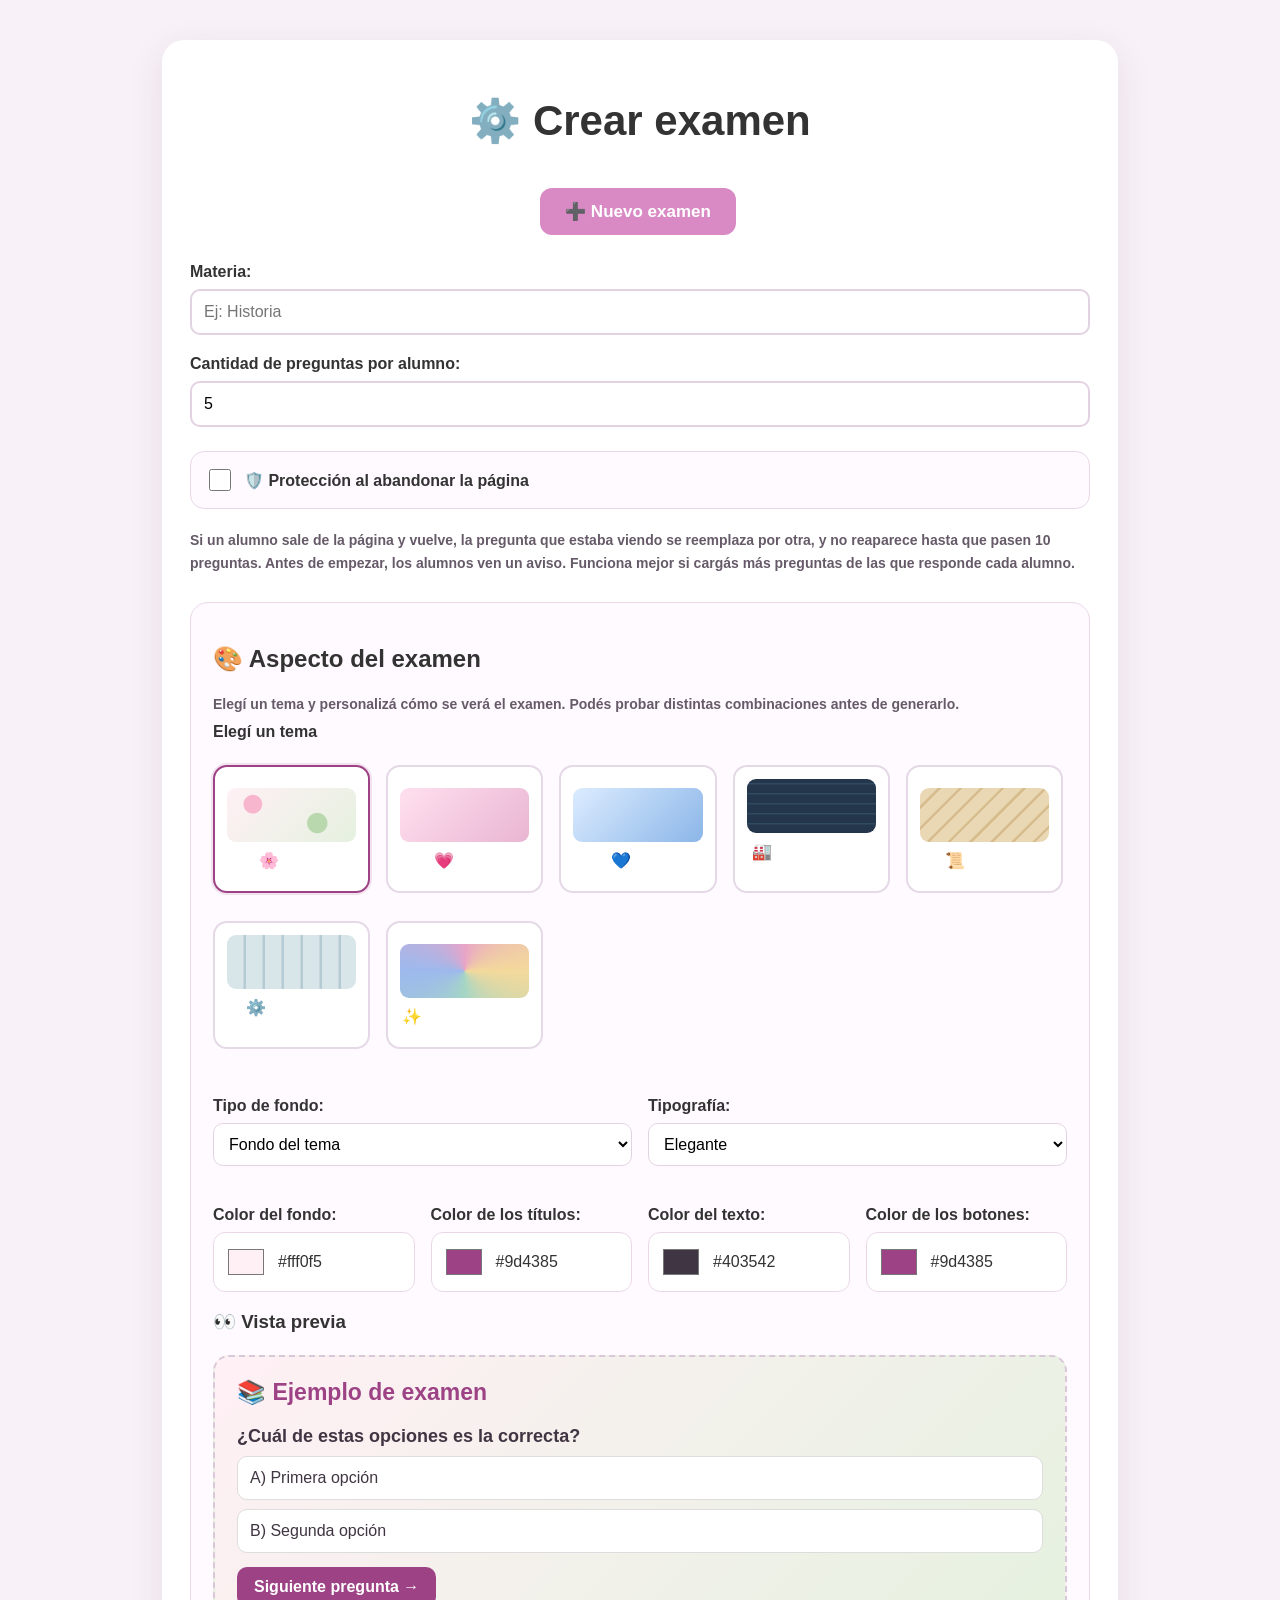
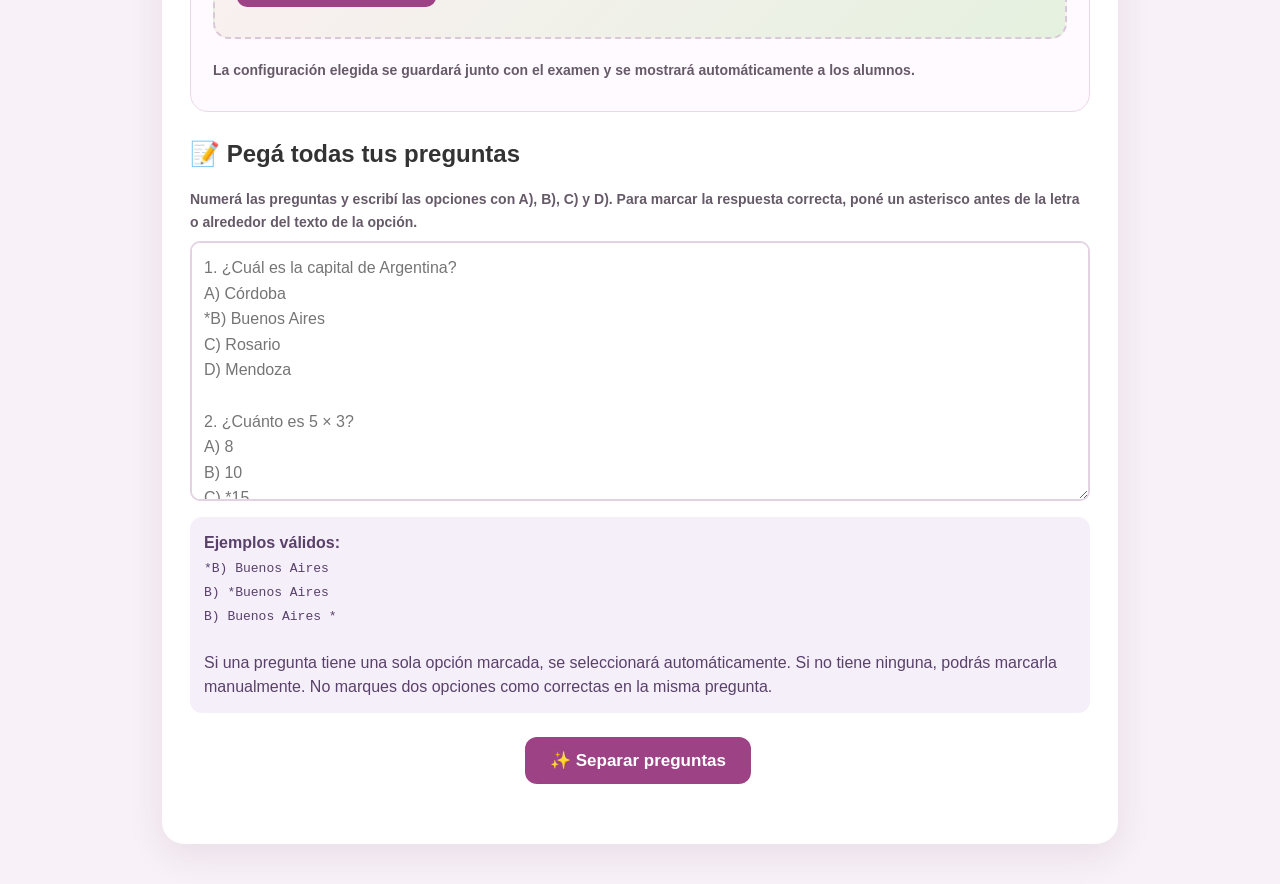
==== profesora.html @ b8b89ee7 "Update profesora.html" ====
<!DOCTYPE html>
<html lang="es">
<head>
<meta charset="UTF-8">
<meta name="viewport" content="width=device-width, initial-scale=1.0">
<title>Crear examen</title>
<link rel="stylesheet" href="style.css?v=3">

<style>
#configurador {
  max-width: 900px;
  margin: 0 auto;
  padding: 28px;
  background: white;
  border-radius: 22px;
  box-shadow: 0 10px 35px rgba(100, 50, 90, .10);
  text-align: left;
}

#configurador h1,
#configurador .centrado {
  text-align: center;
}

#configurador label.campo {
  display: block;
  margin: 20px 0 8px;
  font-weight: bold;
}

#configurador input[type="text"],
#configurador input[type="number"],
#configurador textarea {
  display: block;
  width: 100%;
  box-sizing: border-box;
  padding: 12px;
  border: 2px solid #e3d2e1;
  border-radius: 10px;
  font: inherit;
  background: #fff;
}

#configurador textarea {
  min-height: 260px;
  resize: vertical;
  line-height: 1.6;
}

#configurador button {
  margin: 8px 4px 8px 0;
  cursor: pointer;
}

#configurador button:disabled {
  opacity: .6;
  cursor: wait;
}

.ayuda {
  color: #665a69;
  font-size: 14px;
  line-height: 1.6;
}

.boton-principal {
  background: #9d4385;
  color: white;
}

.pregunta-card {
  border: 1px solid #ead8e7;
  border-radius: 16px;
  padding: 20px;
  margin: 20px 0;
  background: #fffaff;
}

.pregunta-card h3 {
  color: #9d4385;
  margin-top: 0;
}

.pregunta-card textarea {
  min-height: 75px !important;
}

.opcion-editor {
  display: flex;
  align-items: center;
  gap: 10px;
  margin: 12px 0;
  padding: 10px;
  border: 1px solid #ead8e7;
  border-radius: 12px;
  background: white;
}

.opcion-editor.seleccionada {
  border: 2px solid #21834a;
  background: #effcf3;
}

.opcion-editor input[type="radio"] {
  width: 20px;
  height: 20px;
  flex-shrink: 0;
  accent-color: #21834a;
  cursor: pointer;
}

.opcion-editor input[type="text"] {
  flex: 1;
  min-width: 0;
  width: 100%;
  border: 1px solid #e3d2e1;
  padding: 10px;
}

.texto-correcta {
  font-size: 12px;
  color: #21834a;
  font-weight: bold;
  white-space: nowrap;
}

.aviso {
  padding: 14px;
  border-radius: 12px;
  background: #f5effa;
  color: #59416a;
  line-height: 1.5;
  margin: 16px 0;
}

#resultadoCreacion {
  overflow-wrap: anywhere;
  margin-top: 24px;
}

#resultadoCreacion a {
  color: #9d4385;
  font-weight: bold;
}

/* ==================================================
   PROTECCIÓN AL ABANDONAR
================================================== */
.opcion-proteccion {
  display: flex;
  align-items: center;
  gap: 10px;
  margin: 24px 0 4px;
  padding: 14px;
  border: 1px solid #ead8e7;
  border-radius: 14px;
  background: #fffaff;
  font-weight: bold;
  cursor: pointer;
}

.opcion-proteccion input[type="checkbox"] {
  width: 22px;
  height: 22px;
  padding: 0;
  flex-shrink: 0;
  accent-color: #9d4385;
  cursor: pointer;
}

/* ==================================================
   PANEL DE DISEÑO
================================================== */
#panelDiseno {
  margin: 28px 0;
  padding: 22px;
  border: 1px solid #ead8e7;
  border-radius: 18px;
  background: #fffaff;
}

#panelDiseno h2 {
  text-align: left;
}

.temas-diseno {
  display: grid;
  grid-template-columns: repeat(auto-fit, minmax(135px, 1fr));
  gap: 12px;
  margin: 16px 0;
}

.tema-opcion {
  border: 2px solid #e5d8e7;
  border-radius: 14px;
  padding: 12px;
  background: white;
  cursor: pointer;
  text-align: center;
  font: inherit;
  transition: transform .15s, border-color .15s;
}

.tema-opcion:hover {
  transform: translateY(-2px);
}

.tema-opcion.activo {
  border-color: #9d4385;
  box-shadow: 0 0 0 2px #9d438522;
}

.muestra-tema {
  display: block;
  height: 54px;
  border-radius: 9px;
  margin-bottom: 9px;
}

.muestra-floral {
  background:
    radial-gradient(circle at 20% 30%, #f7b6ce 0 8%, transparent 9%),
    radial-gradient(circle at 70% 65%, #b9d8ad 0 10%, transparent 11%),
    linear-gradient(135deg, #fff0f5, #e5f1df);
}

.muestra-rosa {
  background: linear-gradient(135deg, #ffe0ef, #e9b5d2);
}

.muestra-azul {
  background: linear-gradient(135deg, #dcecff, #8bb6e8);
}

.muestra-industrial {
  background:
    repeating-linear-gradient(
      0deg,
      #24364b,
      #24364b 8px,
      #304a62 9px,
      #304a62 10px
    );
}

.muestra-historia {
  background:
    repeating-linear-gradient(
      135deg,
      #ead8b5,
      #ead8b5 12px,
      #d7bd8e 13px,
      #d7bd8e 15px
    );
}

.muestra-productivo {
  background:
    repeating-linear-gradient(
      90deg,
      #d8e5e9,
      #d8e5e9 16px,
      #b5cbd3 17px,
      #b5cbd3 19px
    );
}

.muestra-personalizado {
  background:
    conic-gradient(
      #e8a4c8,
      #f3d99b,
      #a5d6c5,
      #9db9ed,
      #e8a4c8
    );
}

.controles-diseno {
  display: grid;
  grid-template-columns: repeat(auto-fit, minmax(180px, 1fr));
  gap: 16px;
  margin-top: 20px;
}

.control-color {
  display: flex;
  align-items: center;
  gap: 10px;
  padding: 10px;
  border: 1px solid #ead8e7;
  border-radius: 12px;
  background: white;
}

.control-color input[type="color"] {
  width: 44px;
  height: 38px;
  padding: 2px;
  border: 0;
  background: transparent;
  cursor: pointer;
}

#panelDiseno select {
  width: 100%;
  padding: 11px;
  border: 1px solid #e3d2e1;
  border-radius: 10px;
  background: white;
  font: inherit;
  box-sizing: border-box;
}

#vistaPreviaDiseno {
  margin-top: 22px;
  padding: 22px;
  border: 2px dashed #d9c8d8;
  border-radius: 16px;
  background: var(--fondo-preview, #fff0f5);
  color: var(--texto-preview, #403542);
  font-family: var(--fuente-preview, Arial, sans-serif);
  transition: background .2s, color .2s;
}

#vistaPreviaDiseno .preview-titulo {
  color: var(--titulo-preview, #9d4385);
  font-size: 23px;
  font-weight: bold;
  margin-bottom: 12px;
}

#vistaPreviaDiseno .preview-opcion {
  display: block;
  padding: 12px;
  margin-top: 9px;
  border-radius: 10px;
  background: white;
  border: 1px solid #ddd;
}

#vistaPreviaDiseno .preview-boton {
  display: inline-block;
  margin-top: 14px;
  padding: 11px 17px;
  border: 0;
  border-radius: 10px;
  background: var(--boton-preview, #9d4385);
  color: white;
  font: inherit;
  font-weight: bold;
}

@media (max-width: 600px) {
  #configurador {
    padding: 18px 14px;
  }

  .pregunta-card {
    padding: 14px;
  }

  .texto-correcta {
    white-space: normal;
  }

  #panelDiseno {
    padding: 16px;
  }
}
</style>
</head>

<body>

<main id="configurador">

  <h1>⚙️ Crear examen</h1>

  <div class="centrado">
    <button type="button" onclick="nuevoExamen()">
      ➕ Nuevo examen
    </button>
  </div>

  <label class="campo" for="materia">Materia:</label>
  <input id="materia" type="text" placeholder="Ej: Historia">

  <label class="campo" for="preguntasPorAlumno">
    Cantidad de preguntas por alumno:
  </label>
  <input
    id="preguntasPorAlumno"
    type="number"
    min="1"
    max="50"
    value="5"
  >

  <!-- ==================================================
       PROTECCIÓN AL ABANDONAR LA PÁGINA
  ================================================== -->
  <label class="opcion-proteccion" for="proteccionSalida">
    <input type="checkbox" id="proteccionSalida">
    🛡️ Protección al abandonar la página
  </label>
  <p class="ayuda">
    Si un alumno sale de la página y vuelve, la pregunta que estaba
    viendo se reemplaza por otra, y no reaparece hasta que pasen 10
    preguntas. Antes de empezar, los alumnos ven un aviso. Funciona
    mejor si cargás más preguntas de las que responde cada alumno.
  </p>

  <!-- ==================================================
       PANEL DE DISEÑO
  ================================================== -->
  <section id="panelDiseno">

    <h2>🎨 Aspecto del examen</h2>

    <p class="ayuda">
      Elegí un tema y personalizá cómo se verá el examen.
      Podés probar distintas combinaciones antes de generarlo.
    </p>

    <strong>Elegí un tema</strong>

    <div class="temas-diseno">

      <button type="button" class="tema-opcion activo" data-tema="floral">
        <span class="muestra-tema muestra-floral"></span>
        🌸 Floral
      </button>

      <button type="button" class="tema-opcion" data-tema="rosa">
        <span class="muestra-tema muestra-rosa"></span>
        💗 Rosa
      </button>

      <button type="button" class="tema-opcion" data-tema="azul">
        <span class="muestra-tema muestra-azul"></span>
        💙 Azul
      </button>

      <button type="button" class="tema-opcion" data-tema="industrial">
        <span class="muestra-tema muestra-industrial"></span>
        🏭 Organización Industrial
      </button>

      <button type="button" class="tema-opcion" data-tema="historia">
        <span class="muestra-tema muestra-historia"></span>
        📜 Historia
      </button>

      <button type="button" class="tema-opcion" data-tema="productivo">
        <span class="muestra-tema muestra-productivo"></span>
        ⚙️ Procesos Productivos
      </button>

      <button type="button" class="tema-opcion" data-tema="personalizado">
        <span class="muestra-tema muestra-personalizado"></span>
        ✨ Personalizado
      </button>

    </div>

    <div class="controles-diseno">

      <div>
        <label class="campo" for="tipoFondo">
          Tipo de fondo:
        </label>
        <select id="tipoFondo">
          <option value="tema">Fondo del tema</option>
          <option value="liso">Color liso</option>
        </select>
      </div>

      <div>
        <label class="campo" for="fuenteDiseno">
          Tipografía:
        </label>
        <select id="fuenteDiseno">
          <option value="moderna">Moderna</option>
          <option value="clasica">Clásica</option>
          <option value="elegante">Elegante</option>
          <option value="tecnica">Técnica / industrial</option>
        </select>
      </div>

    </div>

    <div id="controlesPersonalizados">
      <div class="controles-diseno">

        <div>
          <label class="campo" for="colorFondo">
            Color del fondo:
          </label>
          <div class="control-color">
            <input type="color" id="colorFondo" value="#fff0f5">
            <span id="valorFondo">#fff0f5</span>
          </div>
        </div>

        <div>
          <label class="campo" for="colorTitulo">
            Color de los títulos:
          </label>
          <div class="control-color">
            <input type="color" id="colorTitulo" value="#9d4385">
            <span id="valorTitulo">#9d4385</span>
          </div>
        </div>

        <div>
          <label class="campo" for="colorTexto">
            Color del texto:
          </label>
          <div class="control-color">
            <input type="color" id="colorTexto" value="#403542">
            <span id="valorTexto">#403542</span>
          </div>
        </div>

        <div>
          <label class="campo" for="colorBoton">
            Color de los botones:
          </label>
          <div class="control-color">
            <input type="color" id="colorBoton" value="#9d4385">
            <span id="valorBoton">#9d4385</span>
          </div>
        </div>

      </div>
    </div>

    <h3>👀 Vista previa</h3>

    <div id="vistaPreviaDiseno">
      <div class="preview-titulo">
        📚 Ejemplo de examen
      </div>
      <p>
        ¿Cuál de estas opciones es la correcta?
      </p>
      <span class="preview-opcion">
        A) Primera opción
      </span>
      <span class="preview-opcion">
        B) Segunda opción
      </span>
      <button type="button" class="preview-boton">
        Siguiente pregunta →
      </button>
    </div>

    <p class="ayuda">
      La configuración elegida se guardará junto con el examen
      y se mostrará automáticamente a los alumnos.
    </p>

  </section>

  <!-- ==================================================
       PREGUNTAS
  ================================================== -->
  <h2>📝 Pegá todas tus preguntas</h2>

  <p class="ayuda">
    Numerá las preguntas y escribí las opciones con A), B), C) y D).
    Para marcar la respuesta correcta, poné un asterisco antes de la
    letra o alrededor del texto de la opción.
  </p>

  <textarea
    id="textoPreguntas"
    placeholder="1. ¿Cuál es la capital de Argentina?
A) Córdoba
*B) Buenos Aires
C) Rosario
D) Mendoza

2. ¿Cuánto es 5 × 3?
A) 8
B) 10
C) *15
D) 20"
  ></textarea>

  <div class="aviso">
    <strong>Ejemplos válidos:</strong><br>
    <code>*B) Buenos Aires</code><br>
    <code>B) *Buenos Aires</code><br>
    <code>B) Buenos Aires *</code><br><br>
    Si una pregunta tiene una sola opción marcada, se seleccionará
    automáticamente. Si no tiene ninguna, podrás marcarla manualmente.
    No marques dos opciones como correctas en la misma pregunta.
  </div>

  <div class="centrado">
    <button
      type="button"
      id="botonSeparar"
      class="boton-principal"
      onclick="separarPreguntas()"
    >
      ✨ Separar preguntas
    </button>
  </div>

  <section id="zonaRevision" hidden>

    <h2>✅ Revisá tus preguntas</h2>

    <p class="ayuda">
      Revisá los enunciados y las opciones. Las respuestas marcadas con
      asterisco ya estarán seleccionadas, pero podés cambiar cualquiera.
    </p>

    <p id="contadorPreguntas"></p>

    <div id="preguntas"></div>

    <div class="centrado">
      <button
        type="button"
        id="botonCrear"
        class="boton-principal"
        onclick="crearExamen()"
      >
        🎉 Generar examen
      </button>
    </div>

  </section>

  <div id="resultadoCreacion" aria-live="polite"></div>

</main>

<script>
const URL_APPS_SCRIPT =
  "https://script.google.com/macros/s/AKfycbync4Zy8sk82iujKYKrwsBfI4S0j3u6houResIimu9QIY_UPiKeUlTVgVzfANB4vko6/exec";

let preguntasPreparadas = [];

/* ==================================================
   DISEÑOS
================================================== */
const temasDiseno = {
  floral: {
    fondo: "#fff0f5",
    titulo: "#9d4385",
    texto: "#403542",
    boton: "#9d4385",
    fuente: "elegante"
  },
  rosa: {
    fondo: "#ffe5f0",
    titulo: "#ad3978",
    texto: "#48283b",
    boton: "#c94f91",
    fuente: "moderna"
  },
  azul: {
    fondo: "#eaf3ff",
    titulo: "#245a91",
    texto: "#26384c",
    boton: "#2f70b7",
    fuente: "moderna"
  },
  industrial: {
    fondo: "#e7edf2",
    titulo: "#263e55",
    texto: "#202c38",
    boton: "#405e78",
    fuente: "tecnica"
  },
  historia: {
    fondo: "#f4e8cf",
    titulo: "#76502d",
    texto: "#493b2c",
    boton: "#947044",
    fuente: "clasica"
  },
  productivo: {
    fondo: "#e7f0f2",
    titulo: "#275966",
    texto: "#26383b",
    boton: "#347b88",
    fuente: "tecnica"
  },
  personalizado: {
    fondo: "#f3edff",
    titulo: "#6e48a1",
    texto: "#342b40",
    boton: "#8058b5",
    fuente: "moderna"
  }
};

let temaSeleccionado = "floral";

function actualizarVistaPrevia() {
  const vista = document.getElementById("vistaPreviaDiseno");
  if (!vista) return;

  const fondoElegido = document.getElementById("colorFondo").value;
  const tituloElegido = document.getElementById("colorTitulo").value;
  const textoElegido = document.getElementById("colorTexto").value;
  const botonElegido = document.getElementById("colorBoton").value;
  const tipoFondo = document.getElementById("tipoFondo").value;
  const fuente = document.getElementById("fuenteDiseno").value;

  const fondosTema = {
    floral:
      "linear-gradient(135deg, #fff0f5, #e5f1df)",
    rosa:
      "linear-gradient(135deg, #ffe0ef, #e9b5d2)",
    azul:
      "linear-gradient(135deg, #eaf3ff, #c3dcfa)",
    industrial:
      "repeating-linear-gradient(135deg, #e7edf2, #e7edf2 18px, #d9e2e9 19px, #d9e2e9 21px)",
    historia:
      "repeating-linear-gradient(135deg, #f4e8cf, #f4e8cf 18px, #ead9b6 19px, #ead9b6 21px)",
    productivo:
      "repeating-linear-gradient(90deg, #e7f0f2, #e7f0f2 18px, #d7e5e8 19px, #d7e5e8 21px)",
    personalizado:
      fondoElegido
  };

  const fuentes = {
    moderna: "Arial, Helvetica, sans-serif",
    clasica: "Georgia, 'Times New Roman', serif",
    elegante: "'Trebuchet MS', Arial, sans-serif",
    tecnica: "'Courier New', monospace"
  };

  vista.style.setProperty(
    "--fondo-preview",
    tipoFondo === "liso"
      ? fondoElegido
      : fondosTema[temaSeleccionado]
  );
  vista.style.setProperty("--titulo-preview", tituloElegido);
  vista.style.setProperty("--texto-preview", textoElegido);
  vista.style.setProperty("--boton-preview", botonElegido);
  vista.style.setProperty("--fuente-preview", fuentes[fuente]);

  document.getElementById("valorFondo").textContent = fondoElegido;
  document.getElementById("valorTitulo").textContent = tituloElegido;
  document.getElementById("valorTexto").textContent = textoElegido;
  document.getElementById("valorBoton").textContent = botonElegido;
}

function seleccionarTema(tema) {
  temaSeleccionado = tema;
  const config = temasDiseno[tema];

  document
    .querySelectorAll(".tema-opcion")
    .forEach(boton => {
      boton.classList.toggle(
        "activo",
        boton.dataset.tema === tema
      );
    });

  document.getElementById("colorFondo").value = config.fondo;
  document.getElementById("colorTitulo").value = config.titulo;
  document.getElementById("colorTexto").value = config.texto;
  document.getElementById("colorBoton").value = config.boton;
  document.getElementById("fuenteDiseno").value = config.fuente;

  actualizarVistaPrevia();
}

function obtenerDisenoSeleccionado() {
  return {
    tema: temaSeleccionado,
    tipoFondo: document.getElementById("tipoFondo").value,
    colorFondo: document.getElementById("colorFondo").value,
    colorTitulo: document.getElementById("colorTitulo").value,
    colorTexto: document.getElementById("colorTexto").value,
    colorBoton: document.getElementById("colorBoton").value,
    fuente: document.getElementById("fuenteDiseno").value
  };
}

document
  .querySelectorAll(".tema-opcion")
  .forEach(boton => {
    boton.addEventListener(
      "click",
      () => seleccionarTema(boton.dataset.tema)
    );
  });

[
  "tipoFondo",
  "fuenteDiseno",
  "colorFondo",
  "colorTitulo",
  "colorTexto",
  "colorBoton"
].forEach(id => {
  document.getElementById(id).addEventListener("input", actualizarVistaPrevia);
  document.getElementById(id).addEventListener("change", actualizarVistaPrevia);
});

seleccionarTema("floral");

/* ==================================================
   FUNCIONES DE PREGUNTAS
================================================== */
function escaparHTML(texto) {
  return String(texto ?? "")
    .replace(/[&<>"']/g, caracter => ({
      "&": "&amp;",
      "<": "&lt;",
      ">": "&gt;",
      '"': "&quot;",
      "'": "&#39;"
    })[caracter]);
}

function separarPreguntas() {
  const texto =
    document.getElementById("textoPreguntas").value.trim();

  const resultado = document.getElementById("resultadoCreacion");
  resultado.textContent = "";
  document.getElementById("zonaRevision").hidden = true;

  if (!texto) {
    alert("Primero pegá tus preguntas en el cuadro.");
    return;
  }

  const lineas = texto.split(/\r?\n/);
  const preguntas = [];
  let actual = null;
  let opcionActual = -1;

  function guardarActual() {
    if (!actual) return;
    actual.enunciado = actual.enunciado.trim();
    actual.opciones = actual.opciones.map(opcion => opcion.trim());
    preguntas.push(actual);
  }

  for (const lineaOriginal of lineas) {
    const linea = lineaOriginal.trim();
    if (!linea) continue;

    const inicioPregunta = linea.match(
      /^(?:(?:pregunta\s*)?\d+\s*[.)\-:]|pregunta\s+\d+\s*[:.)\-])\s*(.*)$/i
    );

    if (inicioPregunta) {
      guardarActual();
      actual = {
        enunciado: inicioPregunta[1].trim(),
        opciones: [],
        correctasMarcadas: []
      };
      opcionActual = -1;
      continue;
    }

    const inicioOpcion = linea.match(
      /^(\*)?\s*([A-F])\s*[).:\-]\s*(.+)$/i
    );

    if (inicioOpcion) {
      if (!actual) {
        resultado.textContent =
          "Encontré una opción antes de una pregunta numerada. " +
          "Revisá el formato del texto.";
        return;
      }

      const letra = inicioOpcion[2].toUpperCase();
      const indice = letra.charCodeAt(0) - 65;

      if (indice !== actual.opciones.length || indice > 5) {
        resultado.textContent =
          "Las opciones de cada pregunta deben estar ordenadas " +
          "desde A): A), B), C), D), etc.";
        return;
      }

      let textoOpcion = inicioOpcion[3].trim();
      let marcada = Boolean(inicioOpcion[1]);

      if (/^\*\s*/.test(textoOpcion)) {
        marcada = true;
        textoOpcion = textoOpcion.replace(/^\*\s*/, "");
      }

      if (/\s*\*$/.test(textoOpcion)) {
        marcada = true;
        textoOpcion = textoOpcion.replace(/\s*\*$/, "").trim();
      }

      actual.opciones.push(textoOpcion);

      if (marcada) {
        actual.correctasMarcadas.push(indice);
      }

      opcionActual = indice;
      continue;
    }

    if (!actual) {
      resultado.textContent =
        "No pude reconocer el inicio de una pregunta. " +
        "Numeralas, por ejemplo: 1. ¿Qué es...?";
      return;
    }

    if (opcionActual >= 0) {
      actual.opciones[opcionActual] += " " + linea;
    } else {
      actual.enunciado += (actual.enunciado ? " " : "") + linea;
    }
  }

  guardarActual();

  if (!preguntas.length) {
    resultado.textContent =
      "No pude encontrar preguntas. Revisá el formato e intentá otra vez.";
    return;
  }

  if (preguntas.length > 50) {
    resultado.textContent =
      "Por ahora podés crear hasta 50 preguntas por examen.";
    return;
  }

  for (let i = 0; i < preguntas.length; i++) {
    const pregunta = preguntas[i];

    if (!pregunta.enunciado) {
      resultado.textContent =
        `A la pregunta ${i + 1} le falta el enunciado.`;
      return;
    }

    if (pregunta.opciones.length < 2 || pregunta.opciones.length > 6) {
      resultado.textContent =
        `La pregunta ${i + 1} debe tener entre 2 y 6 opciones.`;
      return;
    }

    if (pregunta.opciones.some(opcion => !opcion)) {
      resultado.textContent =
        `Hay una opción vacía en la pregunta ${i + 1}.`;
      return;
    }

    if (pregunta.correctasMarcadas.length > 1) {
      resultado.textContent =
        `La pregunta ${i + 1} tiene más de una respuesta marcada ` +
        "con asterisco. Dejá solo una opción con asterisco y volvé a separar.";
      return;
    }

    pregunta.correctaIndice =
      pregunta.correctasMarcadas.length === 1
        ? pregunta.correctasMarcadas[0]
        : null;
  }

  preguntasPreparadas = preguntas;

  const campoPorAlumno = document.getElementById("preguntasPorAlumno");
  campoPorAlumno.max = preguntas.length;

  if (Number(campoPorAlumno.value) > preguntas.length) {
    campoPorAlumno.value = preguntas.length;
  }

  renderizarPreguntas();

  const marcadas = preguntas.filter(
    pregunta => pregunta.correctaIndice !== null
  ).length;

  document.getElementById("contadorPreguntas").textContent =
    `${preguntas.length} preguntas detectadas. ` +
    `${marcadas} con respuesta correcta marcada automáticamente.`;

  document.getElementById("zonaRevision").hidden = false;
  document.getElementById("zonaRevision").scrollIntoView({
    behavior: "smooth",
    block: "start"
  });
}

function renderizarPreguntas() {
  const contenedor = document.getElementById("preguntas");
  contenedor.innerHTML = "";

  preguntasPreparadas.forEach((pregunta, indice) => {
    const tarjeta = document.createElement("article");
    tarjeta.className = "pregunta-card";

    let contenido = `
      <h3>Pregunta ${indice + 1}</h3>

      <label class="campo" for="enunciado-${indice}">
        Enunciado:
      </label>

      <textarea
        id="enunciado-${indice}"
        class="enunciado"
      >${escaparHTML(pregunta.enunciado)}</textarea>

      <p>
        <strong>Elegí la respuesta correcta:</strong>
      </p>
    `;

    pregunta.opciones.forEach((opcion, indiceOpcion) => {
      const seleccionada = pregunta.correctaIndice === indiceOpcion;
      const letra = String.fromCharCode(65 + indiceOpcion);

      contenido += `
        <label class="opcion-editor ${seleccionada ? "seleccionada" : ""}">
          <input
            type="radio"
            name="correcta-${indice}"
            value="${indiceOpcion}"
            aria-label="Marcar opción ${letra} como correcta"
            ${seleccionada ? "checked" : ""}
          >
          <span>${letra})</span>
          <input
            type="text"
            class="texto-opcion"
            value="${escaparHTML(opcion)}"
            aria-label="Texto de la opción ${letra}"
          >
          <span class="texto-correcta" ${seleccionada ? "" : "hidden"}>
            ✓ Correcta
          </span>
        </label>
      `;
    });

    tarjeta.innerHTML = contenido;
    contenedor.appendChild(tarjeta);

    tarjeta
      .querySelectorAll('input[type="radio"]')
      .forEach(radio => {
        radio.addEventListener("change", () => {
          tarjeta
            .querySelectorAll(".opcion-editor")
            .forEach(fila => {
              const seleccionado =
                fila.querySelector('input[type="radio"]').checked;

              fila.classList.toggle("seleccionada", seleccionado);
              fila.querySelector(".texto-correcta").hidden = !seleccionado;
            });
        });
      });
  });
}

function generarID() {
  return Date.now().toString(36) +
    Math.random().toString(36).substring(2, 8);
}

/* ==================================================
   CREAR EXAMEN
================================================== */
async function crearExamen() {
  const materia =
    document.getElementById("materia").value.trim();

  const preguntasPorAlumno =
    Number(document.getElementById("preguntasPorAlumno").value);

  const tarjetas = [...document.querySelectorAll(".pregunta-card")];
  const resultadoDiv = document.getElementById("resultadoCreacion");
  const boton = document.getElementById("botonCrear");

  resultadoDiv.textContent = "";

  if (!materia) {
    alert("Escribí el nombre de la materia.");
    return;
  }

  if (!tarjetas.length) {
    alert("Primero pegá las preguntas y apretá «Separar preguntas».");
    return;
  }

  if (
    !Number.isInteger(preguntasPorAlumno) ||
    preguntasPorAlumno < 1 ||
    preguntasPorAlumno > tarjetas.length
  ) {
    alert(
      `La cantidad por alumno debe estar entre 1 y ${tarjetas.length}.`
    );
    return;
  }

  const preguntas = [];

  for (let i = 0; i < tarjetas.length; i++) {
    const tarjeta = tarjetas[i];

    const enunciado =
      tarjeta.querySelector(".enunciado").value.trim();

    const campos = [...tarjeta.querySelectorAll(".texto-opcion")];
    const radios = [...tarjeta.querySelectorAll('input[type="radio"]')];

    const opciones = campos.map(campo => campo.value.trim());
    const indiceCorrecta = radios.findIndex(radio => radio.checked);

    if (!enunciado) {
      alert(`Falta el enunciado de la pregunta ${i + 1}.`);
      return;
    }

    if (opciones.some(opcion => !opcion)) {
      alert(`Completá todas las opciones de la pregunta ${i + 1}.`);
      return;
    }

    if (indiceCorrecta < 0) {
      alert(
        `La pregunta ${i + 1} no tiene respuesta correcta marcada. ` +
        "Marcala con el botón antes de generar el examen."
      );
      tarjeta.scrollIntoView({
        behavior: "smooth",
        block: "center"
      });
      return;
    }

    preguntas.push({
      enunciado: enunciado,
      opciones: opciones,
      correcta: opciones[indiceCorrecta]
    });
  }

  const examen = {
    id: generarID(),
    materia: materia,
    preguntasPorAlumno: preguntasPorAlumno,
    cantidadPreguntas: preguntas.length,
    preguntas: preguntas,
    diseno: obtenerDisenoSeleccionado(),
    proteccion: document.getElementById("proteccionSalida").checked
  };

  boton.disabled = true;
  boton.textContent = "Guardando examen...";
  resultadoDiv.textContent =
    "Estamos guardando tu examen. Esperá un momento.";

  try {
    const respuesta = await fetch(URL_APPS_SCRIPT, {
      method: "POST",
      body: JSON.stringify({
        accion: "crearExamen",
        id: examen.id,
        materia: examen.materia,
        preguntasPorAlumno: examen.preguntasPorAlumno,
        cantidadPreguntas: examen.cantidadPreguntas,
        preguntas: examen.preguntas,
        diseno: examen.diseno,
        proteccion: examen.proteccion
      })
    });

    const datos = await respuesta.json();

    if (!respuesta.ok || !datos.ok) {
      throw new Error(
        datos.error || "No se pudo guardar el examen."
      );
    }

    const enlaceAlumno =
      window.location.href.substring(
        0,
        window.location.href.lastIndexOf("/") + 1
      ) +
      "index.html?id=" +
      encodeURIComponent(examen.id);

    resultadoDiv.innerHTML = "";

    const titulo = document.createElement("h2");
    titulo.textContent = "🎉 ¡Examen creado correctamente!";

    const resumen = document.createElement("p");
    resumen.textContent =
      `Materia: ${examen.materia} · ` +
      `${examen.cantidadPreguntas} preguntas disponibles · ` +
      `${examen.preguntasPorAlumno} por alumno` +
      (examen.proteccion ? " · 🛡️ con protección" : "");

    const textoAlumno = document.createElement("p");
    textoAlumno.textContent = "🔗 Enlace para los alumnos:";

    const enlace = document.createElement("a");
    enlace.href = enlaceAlumno;
    enlace.target = "_blank";
    enlace.rel = "noopener noreferrer";
    enlace.textContent = "Abrir examen";

    const copiar = document.createElement("button");
    copiar.type = "button";
    copiar.textContent = "📋 Copiar enlace";
    copiar.addEventListener("click", async () => {
      try {
        await navigator.clipboard.writeText(enlaceAlumno);
        alert("¡Enlace copiado!");
      } catch {
        prompt("Copiá este enlace:", enlaceAlumno);
      }
    });

    const textoResultados = document.createElement("p");
    textoResultados.textContent = "📊 Resultados:";

    resultadoDiv.append(
      titulo,
      resumen,
      textoAlumno,
      enlace,
      document.createElement("br"),
      copiar,
      textoResultados
    );

    if (datos.urlResultados) {
      const enlaceResultados = document.createElement("a");
      enlaceResultados.href = datos.urlResultados;
      enlaceResultados.target = "_blank";
      enlaceResultados.rel = "noopener noreferrer";
      enlaceResultados.textContent = "Abrir resultados";
      resultadoDiv.appendChild(enlaceResultados);
    } else {
      const aviso = document.createElement("p");
      aviso.textContent =
        "El examen se creó, pero el servidor no devolvió el enlace de resultados.";
      resultadoDiv.appendChild(aviso);
    }

    const botonNuevo = document.createElement("button");
    botonNuevo.type = "button";
    botonNuevo.textContent = "➕ Crear otro examen";
    botonNuevo.addEventListener("click", () => nuevoExamen(false));

    resultadoDiv.append(
      document.createElement("br"),
      botonNuevo
    );

    resultadoDiv.scrollIntoView({ behavior: "smooth" });

  } catch (error) {
    console.error("Error al crear el examen:", error);
    resultadoDiv.textContent =
      "No se pudo crear el examen: " + error.message;
  } finally {
    boton.disabled = false;
    boton.textContent = "🎉 Generar examen";
  }
}

/* ==================================================
   NUEVO EXAMEN
================================================== */
function nuevoExamen(pedirConfirmacion = true) {
  const hayTrabajo =
    document.getElementById("materia").value.trim() ||
    document.getElementById("textoPreguntas").value.trim() ||
    preguntasPreparadas.length;

  if (
    pedirConfirmacion &&
    hayTrabajo &&
    !confirm(
      "¿Empezar un examen nuevo? Se van a borrar los campos " +
      "de esta pantalla. Los exámenes ya creados no se borran."
    )
  ) {
    return;
  }

  // Campos
  document.getElementById("materia").value = "";
  document.getElementById("textoPreguntas").value = "";

  const porAlumno = document.getElementById("preguntasPorAlumno");
  porAlumno.max = 50;
  porAlumno.value = 5;

  document.getElementById("proteccionSalida").checked = false;

  // Preguntas separadas
  preguntasPreparadas = [];
  document.getElementById("preguntas").innerHTML = "";
  document.getElementById("contadorPreguntas").textContent = "";
  document.getElementById("zonaRevision").hidden = true;

  // Resultado anterior y botón de generar
  document.getElementById("resultadoCreacion").innerHTML = "";
  const botonCrear = document.getElementById("botonCrear");
  botonCrear.disabled = false;
  botonCrear.textContent = "🎉 Generar examen";

  // Diseño
  document.getElementById("tipoFondo").value = "tema";
  seleccionarTema("floral");

  window.scrollTo({ top: 0, behavior: "smooth" });
  document.getElementById("materia").focus();
}
</script>

</body>
</html>
---- style.css ----
/* ================================
   ESTILO GENERAL
================================ */
body {
  margin: 0;
  padding: 40px 20px;
  font-family: Arial, sans-serif;
  background: #f8f1f7;
  color: #333;
  text-align: center;
}

body > h1,
body > p,
body > input,
body > button {
  position: relative;
  z-index: 1;
}

h1 {
  font-size: 42px;
  margin-bottom: 35px;
}

p {
  font-size: 18px;
  font-weight: bold;
  margin-top: 20px;
  margin-bottom: 8px;
}

input {
  width: 280px;
  padding: 12px;
  border: 2px solid #d8bfd2;
  border-radius: 10px;
  font-size: 16px;
  box-sizing: border-box;
}

button {
  margin-top: 25px;
  padding: 13px 25px;
  border: none;
  border-radius: 12px;
  background: #d98ac5;
  color: white;
  font-size: 17px;
  font-weight: bold;
  cursor: pointer;
}

button:hover {
  transform: scale(1.04);
}

/* ========================================
   TARJETAS DEL EXAMEN
======================================== */
#pantallaCarga,
#pantallaInicio,
#pantallaExamen {
  width: 100%;
  max-width: 720px;
  box-sizing: border-box;
  margin: 30px auto;
  padding: 32px;
  background: #ffffff;
  border: 1px solid #f0dce9;
  border-radius: 22px;
  box-shadow: 0 10px 35px rgba(100, 50, 90, 0.10);
}

#nombreMateria {
  color: #9d4385;
  font-size: 32px;
  margin: 0 0 24px;
}

#numeroPregunta {
  color: #9d4385;
  font-size: 16px;
  margin-bottom: 20px;
}

#textoPregunta {
  font-size: 26px;
  line-height: 1.4;
  margin: 16px 0 28px;
  overflow-wrap: anywhere;
}

#opciones {
  display: flex;
  flex-direction: column;
  align-items: stretch;
  gap: 12px;
  width: 100%;
}

#opciones .opcion {
  display: block;
  width: 100%;
  box-sizing: border-box;
  margin: 0;
  padding: 16px 20px;
  text-align: left;
  line-height: 1.5;
  white-space: normal;
  overflow-wrap: anywhere;
  background: #fff7fc;
  color: #493244;
  border: 2px solid #ead2e4;
  border-radius: 14px;
  font-size: 16px;
  font-weight: 500;
  cursor: pointer;
  transition: background 0.2s, border-color 0.2s;
}

#opciones .opcion:hover:not(:disabled) {
  background: #f8e6f4;
  border-color: #d98ac5;
  transform: none;
}

#opciones .opcion:disabled {
  cursor: default;
  opacity: 0.8;
}

#resultado {
  min-height: 24px;
  margin-top: 22px;
  font-size: 17px;
  font-weight: bold;
}

#resultado.correcto { color: #21834a; }
#resultado.incorrecto { color: #bd3434; }

/* ========================================
   PANTALLA DE CARGA
======================================== */
#pantallaCarga {
  padding: 40px 24px;
}

#pantallaCarga h2 {
  margin: 0 0 8px;
  color: #9d4385;
}

.spinner {
  width: 56px;
  height: 56px;
  margin: 0 auto 24px;
  border: 6px solid #f0dce9;
  border-top-color: #d98ac5;
  border-radius: 50%;
  animation: girar 0.9s linear infinite;
}

@keyframes girar {
  to { transform: rotate(360deg); }
}

@media (prefers-reduced-motion: reduce) {
  .spinner { animation-duration: 3s; }
}

@media (max-width: 600px) {
  body { padding: 16px 12px; }

  #pantallaCarga,
  #pantallaInicio,
  #pantallaExamen {
    margin: 12px auto;
    padding: 22px 16px;
    border-radius: 16px;
  }

  #textoPregunta { font-size: 22px; }
  #opciones .opcion { padding: 14px; }
}
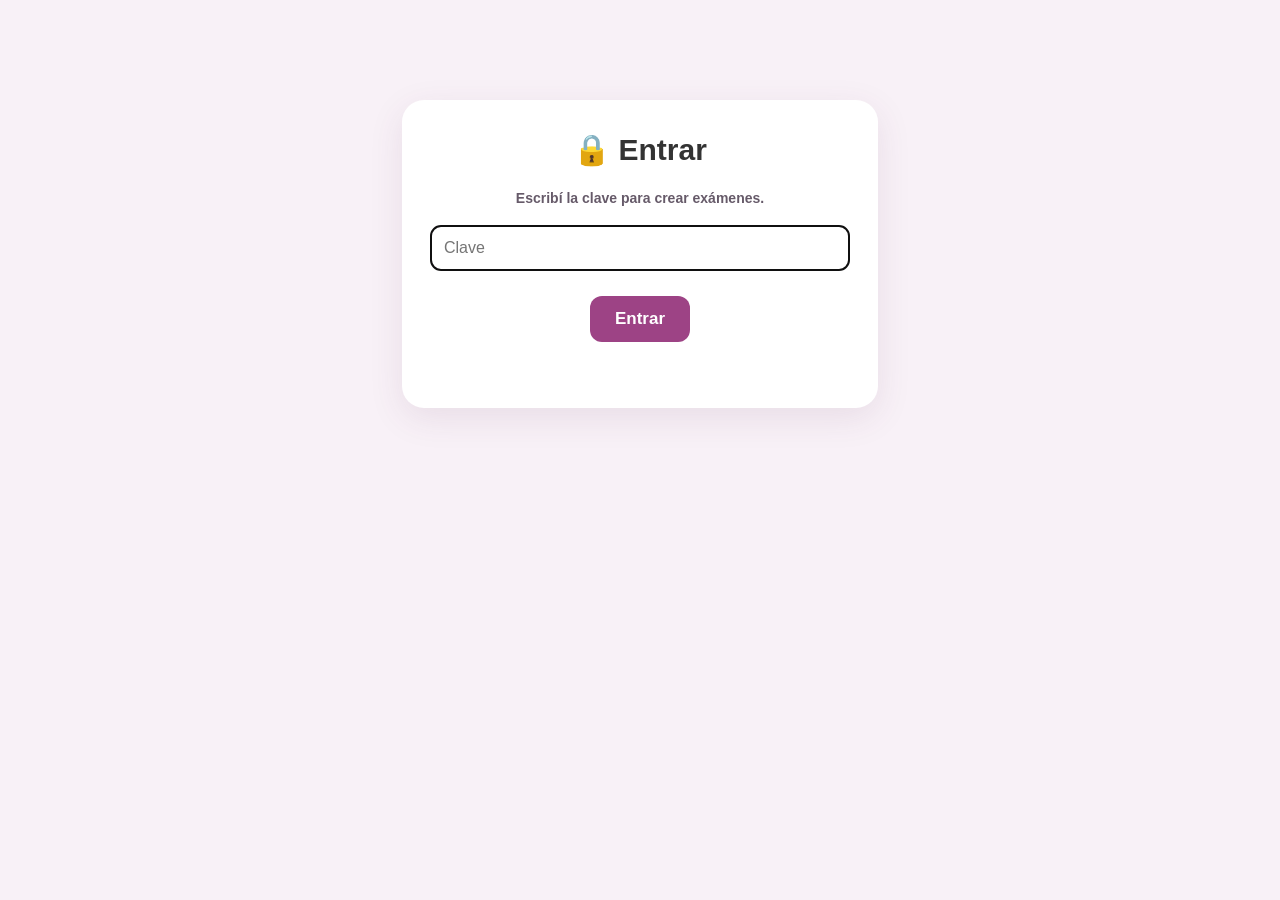
==== commit edc8f0a1: "Update profesora.html" ====
--- a/profesora.html
+++ b/profesora.html
@@ -141,6 +141,41 @@
 #resultadoCreacion a {
   color: #9d4385;
   font-weight: bold;
+}
+
+/* ==================================================
+   PANTALLA DE CLAVE
+================================================== */
+#pantallaClave {
+  max-width: 420px;
+  margin: 60px auto;
+  padding: 32px 28px;
+  background: white;
+  border-radius: 22px;
+  box-shadow: 0 10px 35px rgba(100, 50, 90, .10);
+  text-align: center;
+}
+
+#pantallaClave h1 {
+  font-size: 30px;
+  margin: 0 0 12px;
+}
+
+#pantallaClave input[type="password"] {
+  width: 100%;
+  margin-top: 8px;
+  padding: 12px;
+  border: 2px solid #e3d2e1;
+  border-radius: 10px;
+  font: inherit;
+  box-sizing: border-box;
+}
+
+#mensajeClave {
+  min-height: 22px;
+  margin: 12px 0 0;
+  font-size: 15px;
+  color: #b91c1c;
 }
 
 /* ==================================================
@@ -373,13 +408,38 @@
 
 <body>
 
-<main id="configurador">
+<!-- ==================================================
+     PANTALLA DE CLAVE
+================================================== -->
+<section id="pantallaClave" hidden>
+  <h1>🔒 Entrar</h1>
+  <p class="ayuda">
+    Escribí la clave para crear exámenes.
+  </p>
+  <form onsubmit="entrar(event)">
+    <input
+      type="password"
+      id="campoClave"
+      placeholder="Clave"
+      autocomplete="current-password"
+    >
+    <button type="submit" id="botonEntrar" class="boton-principal">
+      Entrar
+    </button>
+  </form>
+  <p id="mensajeClave" aria-live="polite"></p>
+</section>
+
+<main id="configurador" hidden>
 
   <h1>⚙️ Crear examen</h1>
 
   <div class="centrado">
     <button type="button" onclick="nuevoExamen()">
       ➕ Nuevo examen
+    </button>
+    <button type="button" onclick="salir()">
+      🔒 Salir
     </button>
   </div>
 
@@ -645,6 +705,101 @@
   "https://script.google.com/macros/s/AKfycbync4Zy8sk82iujKYKrwsBfI4S0j3u6houResIimu9QIY_UPiKeUlTVgVzfANB4vko6/exec";
 
 let preguntasPreparadas = [];
+
+/* ==================================================
+   CLAVE DE LA PROFESORA
+================================================== */
+let claveProfesora = "";
+
+async function verificarClaveEnServidor(clave) {
+  const respuesta = await fetch(URL_APPS_SCRIPT, {
+    method: "POST",
+    body: JSON.stringify({
+      accion: "verificarClave",
+      clave: clave
+    })
+  });
+  return respuesta.json();
+}
+
+function mostrarPanel() {
+  document.getElementById("pantallaClave").hidden = true;
+  document.getElementById("configurador").hidden = false;
+}
+
+async function entrar(evento) {
+  evento.preventDefault();
+
+  const campo = document.getElementById("campoClave");
+  const boton = document.getElementById("botonEntrar");
+  const mensaje = document.getElementById("mensajeClave");
+  const clave = campo.value;
+
+  if (!clave) {
+    mensaje.textContent = "Escribí la clave.";
+    return;
+  }
+
+  boton.disabled = true;
+  boton.textContent = "Verificando...";
+  mensaje.textContent = "";
+
+  try {
+    const datos = await verificarClaveEnServidor(clave);
+
+    if (datos.ok) {
+      claveProfesora = clave;
+      try {
+        sessionStorage.setItem("claveProfesora", clave);
+      } catch (error) {
+        // Si el navegador no permite guardarla, pedirá la clave
+        // de nuevo al recargar. No es un problema.
+      }
+      campo.value = "";
+      mostrarPanel();
+    } else {
+      mensaje.textContent = datos.error || "No se pudo entrar.";
+    }
+  } catch (error) {
+    console.error("Error al verificar la clave:", error);
+    mensaje.textContent =
+      "No se pudo verificar la clave. Revisá tu conexión e intentá de nuevo.";
+  } finally {
+    boton.disabled = false;
+    boton.textContent = "Entrar";
+  }
+}
+
+function salir() {
+  try {
+    sessionStorage.removeItem("claveProfesora");
+  } catch (error) {}
+  window.location.reload();
+}
+
+// Al abrir la página: si ya entró en esta pestaña, no vuelve a pedir la clave
+(async function iniciarSesion() {
+  try {
+    const guardada = sessionStorage.getItem("claveProfesora");
+
+    if (guardada) {
+      const datos = await verificarClaveEnServidor(guardada);
+
+      if (datos.ok) {
+        claveProfesora = guardada;
+        mostrarPanel();
+        return;
+      }
+
+      sessionStorage.removeItem("claveProfesora");
+    }
+  } catch (error) {
+    console.error("No se pudo recuperar la sesión:", error);
+  }
+
+  document.getElementById("pantallaClave").hidden = false;
+  document.getElementById("campoClave").focus();
+})();
 
 /* ==================================================
    DISEÑOS
@@ -1181,6 +1336,7 @@
       method: "POST",
       body: JSON.stringify({
         accion: "crearExamen",
+        clave: claveProfesora,
         id: examen.id,
         materia: examen.materia,
         preguntasPorAlumno: examen.preguntasPorAlumno,
--- a/style.css
+++ b/style.css
@@ -60,6 +60,7 @@
 ======================================== */
 #pantallaCarga,
 #pantallaInicio,
+#pantallaAviso,
 #pantallaExamen {
   width: 100%;
   max-width: 720px;
@@ -141,6 +142,19 @@
 #resultado.incorrecto { color: #bd3434; }
 
 /* ========================================
+   AVISO DE SEGURIDAD
+======================================== */
+#pantallaAviso h1 {
+  font-size: 30px;
+  margin: 0 0 12px;
+}
+
+#pantallaAviso p {
+  font-weight: normal;
+  line-height: 1.6;
+}
+
+/* ========================================
    PANTALLA DE CARGA
 ======================================== */
 #pantallaCarga {
@@ -175,6 +189,7 @@
 
   #pantallaCarga,
   #pantallaInicio,
+  #pantallaAviso,
   #pantallaExamen {
     margin: 12px auto;
     padding: 22px 16px;
